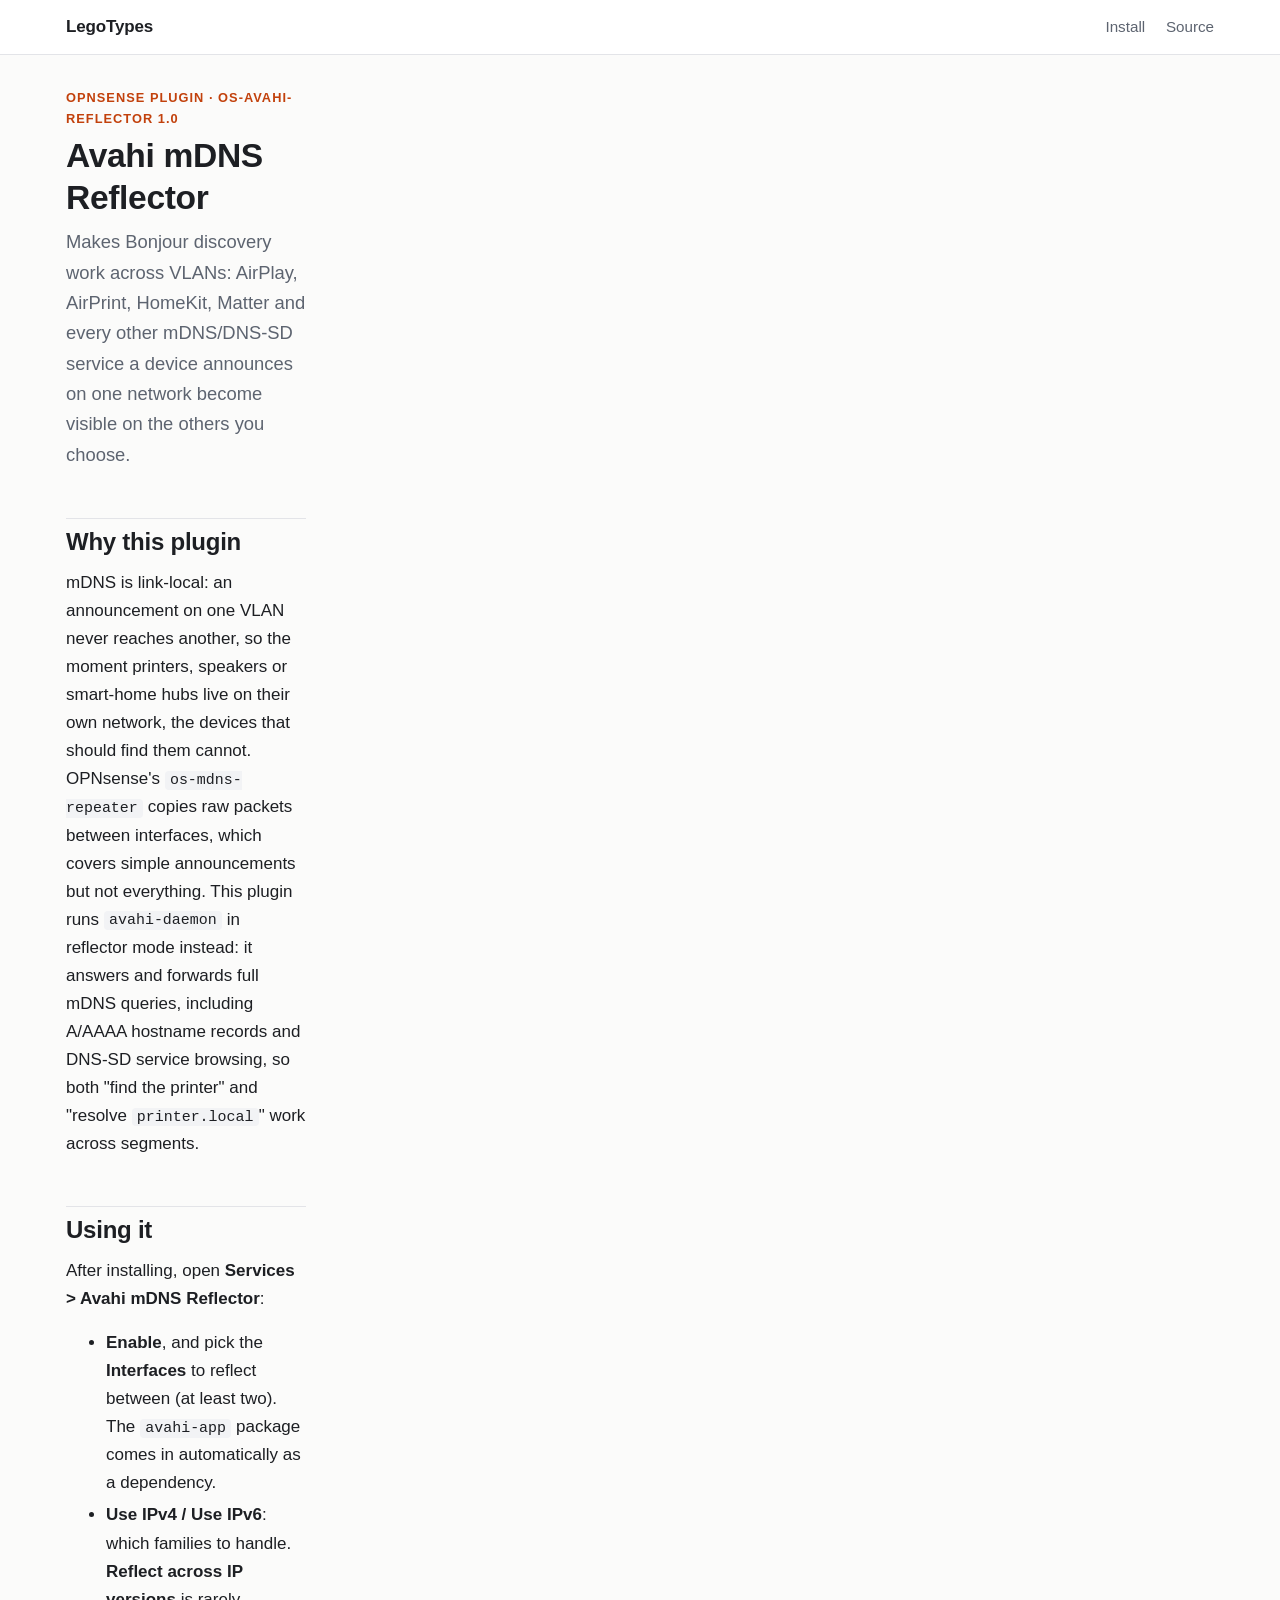
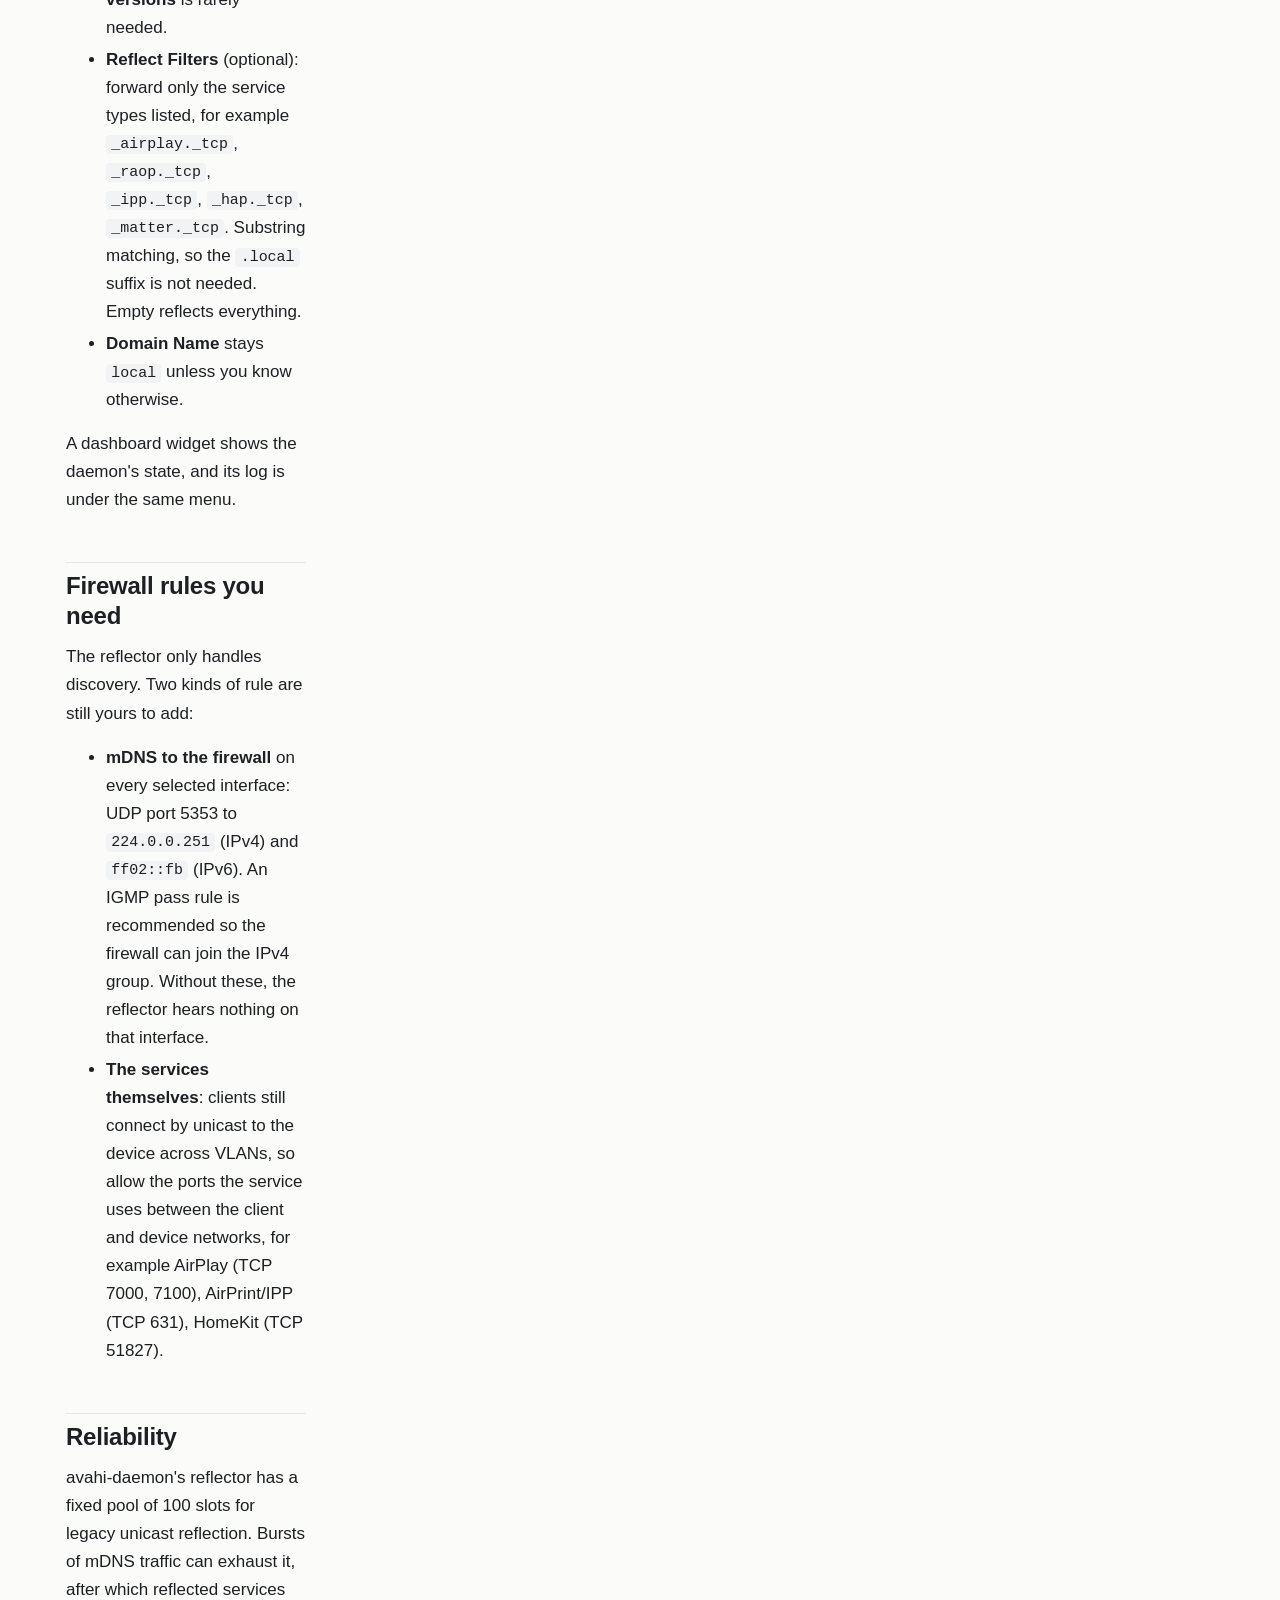
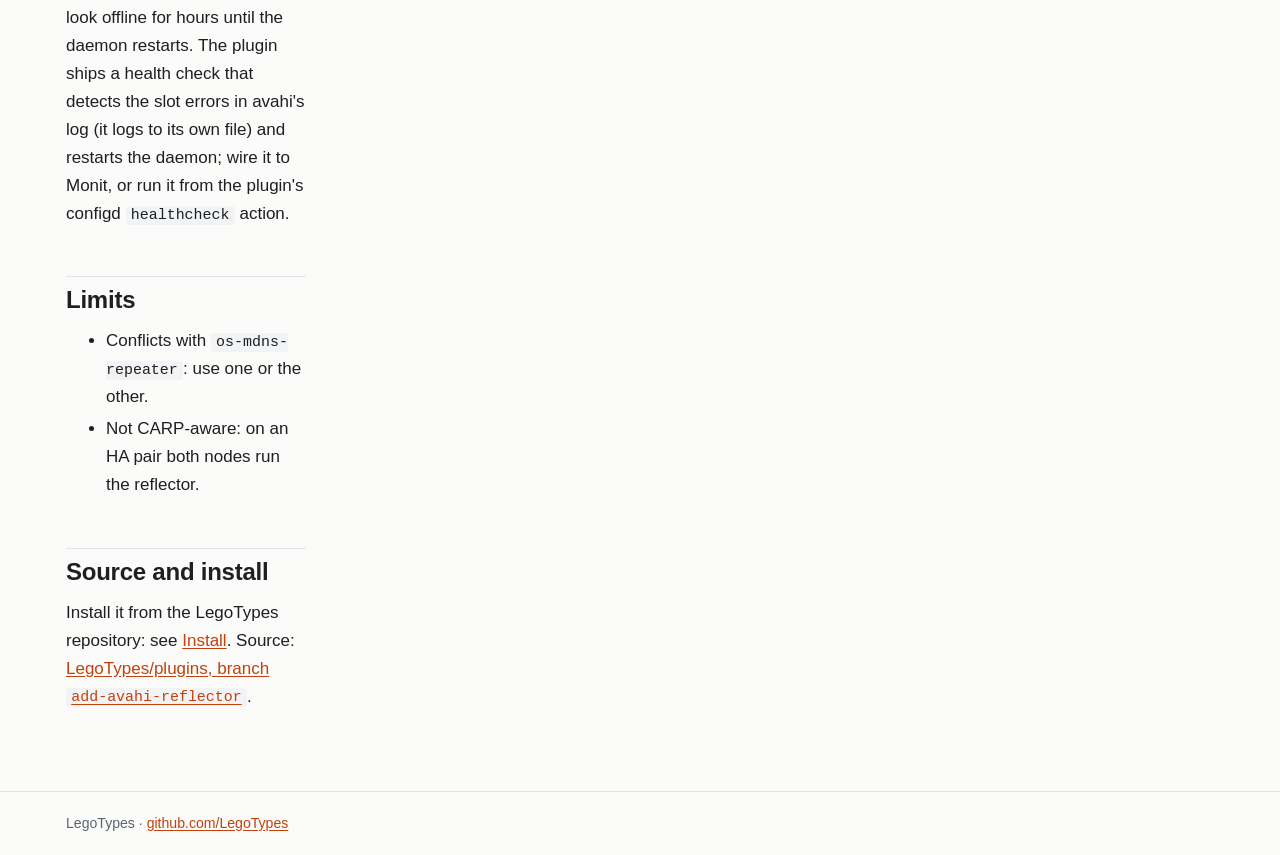
==== avahi-reflector/index.html @ ee32b368 "LegoTypes site: landing, install page, and pages for the three OPNsense plugins" ====
<!doctype html>
<html lang="en">
<head>
<meta charset="utf-8">
<meta name="viewport" content="width=device-width, initial-scale=1">
<title>Avahi mDNS Reflector for OPNsense</title>
<meta name="description" content="An OPNsense plugin that runs avahi-daemon as an mDNS/DNS-SD reflector, so Bonjour, AirPlay, AirPrint and HomeKit discovery work across VLANs.">
<link rel="stylesheet" href="../assets/site.css">
</head>
<body>
<header class="site-header">
  <div class="inner">
    <a class="brand" href="../">LegoTypes</a>
    <nav>
      <a href="../install/">Install</a>
      <a href="https://github.com/LegoTypes/plugins/tree/add-avahi-reflector/net/avahi-reflector">Source</a>
    </nav>
  </div>
</header>

<div class="page">
  <main class="content">
    <div class="eyebrow">OPNsense plugin · os-avahi-reflector 1.0</div>
    <h1>Avahi mDNS Reflector</h1>
    <p class="lede">Makes Bonjour discovery work across VLANs: AirPlay, AirPrint, HomeKit, Matter and every other mDNS/DNS-SD service a device announces on one network become visible on the others you choose.</p>

    <h2 id="why">Why this plugin</h2>
    <p>mDNS is link-local: an announcement on one VLAN never reaches another, so the moment printers, speakers or smart-home hubs live on their own network, the devices that should find them cannot. OPNsense's <code>os-mdns-repeater</code> copies raw packets between interfaces, which covers simple announcements but not everything. This plugin runs <code>avahi-daemon</code> in reflector mode instead: it answers and forwards full mDNS queries, including A/AAAA hostname records and DNS-SD service browsing, so both "find the printer" and "resolve <code>printer.local</code>" work across segments.</p>

    <h2 id="use">Using it</h2>
    <p>After installing, open <strong>Services &gt; Avahi mDNS Reflector</strong>:</p>
    <ul>
      <li><strong>Enable</strong>, and pick the <strong>Interfaces</strong> to reflect between (at least two). The <code>avahi-app</code> package comes in automatically as a dependency.</li>
      <li><strong>Use IPv4 / Use IPv6</strong>: which families to handle. <strong>Reflect across IP versions</strong> is rarely needed.</li>
      <li><strong>Reflect Filters</strong> (optional): forward only the service types listed, for example <code>_airplay._tcp</code>, <code>_raop._tcp</code>, <code>_ipp._tcp</code>, <code>_hap._tcp</code>, <code>_matter._tcp</code>. Substring matching, so the <code>.local</code> suffix is not needed. Empty reflects everything.</li>
      <li><strong>Domain Name</strong> stays <code>local</code> unless you know otherwise.</li>
    </ul>
    <p>A dashboard widget shows the daemon's state, and its log is under the same menu.</p>

    <h2 id="firewall">Firewall rules you need</h2>
    <p>The reflector only handles discovery. Two kinds of rule are still yours to add:</p>
    <ul>
      <li><strong>mDNS to the firewall</strong> on every selected interface: UDP port 5353 to <code>224.0.0.251</code> (IPv4) and <code>ff02::fb</code> (IPv6). An IGMP pass rule is recommended so the firewall can join the IPv4 group. Without these, the reflector hears nothing on that interface.</li>
      <li><strong>The services themselves</strong>: clients still connect by unicast to the device across VLANs, so allow the ports the service uses between the client and device networks, for example AirPlay (TCP 7000, 7100), AirPrint/IPP (TCP 631), HomeKit (TCP 51827).</li>
    </ul>

    <h2 id="reliability">Reliability</h2>
    <p>avahi-daemon's reflector has a fixed pool of 100 slots for legacy unicast reflection. Bursts of mDNS traffic can exhaust it, after which reflected services look offline for hours until the daemon restarts. The plugin ships a health check that detects the slot errors in avahi's log (it logs to its own file) and restarts the daemon; wire it to Monit, or run it from the plugin's configd <code>healthcheck</code> action.</p>

    <h2 id="limits">Limits</h2>
    <ul>
      <li>Conflicts with <code>os-mdns-repeater</code>: use one or the other.</li>
      <li>Not CARP-aware: on an HA pair both nodes run the reflector.</li>
    </ul>

    <h2 id="source">Source and install</h2>
    <p>Install it from the LegoTypes repository: see <a href="../install/">Install</a>. Source: <a href="https://github.com/LegoTypes/plugins/tree/add-avahi-reflector/net/avahi-reflector">LegoTypes/plugins, branch <code>add-avahi-reflector</code></a>.</p>
  </main>
</div>

<footer class="site-footer">
  <div class="inner">LegoTypes · <a href="https://github.com/LegoTypes">github.com/LegoTypes</a></div>
</footer>
</body>
</html>
---- assets/site.css ----
/* LegoTypes site: one stylesheet, light and dark */
:root {
  --bg: #fbfbfa;
  --surface: #ffffff;
  --text: #1d1f23;
  --muted: #5d6470;
  --border: #e3e4e8;
  --accent: #c2410c;
  --accent-soft: #fff1e8;
  --code-bg: #f2f3f5;
  --ok: #15803d;
  --warn: #b45309;
  --bad: #b91c1c;
  --max: 860px;
}
@media (prefers-color-scheme: dark) {
  :root:not([data-theme="light"]) {
    --bg: #111317;
    --surface: #181b20;
    --text: #e6e8eb;
    --muted: #9aa2ad;
    --border: #2a2f37;
    --accent: #f08a4b;
    --accent-soft: #2a1d15;
    --code-bg: #1f2329;
    --ok: #4ade80;
    --warn: #fbbf24;
    --bad: #f87171;
  }
}
:root[data-theme="dark"] {
  --bg: #111317;
  --surface: #181b20;
  --text: #e6e8eb;
  --muted: #9aa2ad;
  --border: #2a2f37;
  --accent: #f08a4b;
  --accent-soft: #2a1d15;
  --code-bg: #1f2329;
  --ok: #4ade80;
  --warn: #fbbf24;
  --bad: #f87171;
}

* { box-sizing: border-box; }
html { scroll-behavior: smooth; scroll-padding-top: 1rem; }
body {
  margin: 0;
  background: var(--bg);
  color: var(--text);
  font: 17px/1.65 -apple-system, BlinkMacSystemFont, "Segoe UI", Roboto, "Helvetica Neue", Arial, sans-serif;
  -webkit-text-size-adjust: 100%;
}
a { color: var(--accent); text-underline-offset: 2px; }
a:hover { text-decoration-thickness: 2px; }
h1, h2, h3 { line-height: 1.25; letter-spacing: -0.01em; }
h1 { font-size: 2.1rem; margin: 0 0 0.5rem; }
h2 { font-size: 1.5rem; margin: 3rem 0 0.75rem; padding-top: 0.5rem; border-top: 1px solid var(--border); }
h3 { font-size: 1.15rem; margin: 2rem 0 0.5rem; }
p, ul, ol { margin: 0 0 1rem; }
li { margin: 0.25rem 0; }
code, pre, kbd { font-family: ui-monospace, SFMono-Regular, Menlo, Consolas, monospace; font-size: 0.88em; }
code { background: var(--code-bg); padding: 0.1em 0.35em; border-radius: 4px; }
pre { background: var(--code-bg); padding: 0.9rem 1rem; border-radius: 8px; overflow-x: auto; line-height: 1.5; }
pre code { background: none; padding: 0; }
table { width: 100%; border-collapse: collapse; margin: 0 0 1.25rem; font-size: 0.93rem; }
th, td { text-align: left; vertical-align: top; padding: 0.5rem 0.6rem; border-bottom: 1px solid var(--border); }
th { font-weight: 600; background: var(--surface); }
.table-wrap { overflow-x: auto; margin: 0 0 1.25rem; }
.table-wrap table { margin: 0; min-width: 560px; }

/* layout */
.site-header { border-bottom: 1px solid var(--border); background: var(--surface); }
.site-header .inner { max-width: 1180px; margin: 0 auto; padding: 0.8rem 16px; display: flex; gap: 1rem; align-items: center; justify-content: space-between; }
.brand { font-weight: 700; color: var(--text); text-decoration: none; letter-spacing: -0.01em; }
.site-header nav a { color: var(--muted); text-decoration: none; margin-left: 1rem; font-size: 0.95rem; }
.site-header nav a:hover { color: var(--text); }
.page { max-width: 1180px; margin: 0 auto; padding: 2rem 16px 4rem; display: grid; grid-template-columns: minmax(0, 1fr); gap: 2.5rem; }
.content { max-width: var(--max); min-width: 0; }
.toc { display: none; }
@media (min-width: 1040px) {
  .page { grid-template-columns: 240px minmax(0, 1fr); }
  .toc { display: block; position: sticky; top: 1.5rem; align-self: start; max-height: calc(100vh - 3rem); overflow-y: auto; font-size: 0.9rem; }
}
.toc h4 { margin: 0 0 0.5rem; font-size: 0.8rem; text-transform: uppercase; letter-spacing: 0.06em; color: var(--muted); }
.toc ol { list-style: none; padding: 0; margin: 0; }
.toc li { margin: 0; }
.toc a { display: block; padding: 0.3rem 0.6rem; color: var(--muted); text-decoration: none; border-left: 2px solid var(--border); }
.toc a:hover { color: var(--text); border-left-color: var(--accent); }
.site-footer { border-top: 1px solid var(--border); color: var(--muted); font-size: 0.88rem; }
.site-footer .inner { max-width: 1180px; margin: 0 auto; padding: 1.25rem 16px; }

/* components */
.lede { font-size: 1.15rem; color: var(--muted); margin-bottom: 1.5rem; }
.eyebrow { font-size: 0.8rem; text-transform: uppercase; letter-spacing: 0.08em; color: var(--accent); font-weight: 600; margin-bottom: 0.4rem; }
.stats { display: grid; grid-template-columns: repeat(auto-fit, minmax(170px, 1fr)); gap: 0.75rem; margin: 1.5rem 0 2rem; }
.stat { background: var(--surface); border: 1px solid var(--border); border-radius: 10px; padding: 0.9rem 1rem; }
.stat .big { font-size: 1.6rem; font-weight: 700; color: var(--accent); line-height: 1.1; }
.stat .what { font-size: 0.9rem; color: var(--muted); margin-top: 0.3rem; }
.callout { background: var(--accent-soft); border-left: 3px solid var(--accent); padding: 0.8rem 1rem; border-radius: 0 8px 8px 0; margin: 0 0 1.25rem; }
.callout p:last-child { margin-bottom: 0; }
.cards { display: grid; grid-template-columns: repeat(auto-fit, minmax(230px, 1fr)); gap: 0.75rem; margin: 0 0 1.5rem; }
.card { background: var(--surface); border: 1px solid var(--border); border-radius: 10px; padding: 0.9rem 1rem; }
.card h3 { margin: 0 0 0.35rem; font-size: 1rem; }
.card p { margin: 0; font-size: 0.93rem; color: var(--muted); }
.steps { counter-reset: step; list-style: none; padding: 0; }
.steps li { counter-increment: step; position: relative; padding-left: 2.2rem; margin: 0.45rem 0; }
.steps li::before { content: counter(step); position: absolute; left: 0; top: 0.1rem; width: 1.5rem; height: 1.5rem; border-radius: 50%; background: var(--code-bg); color: var(--muted); font-size: 0.8rem; font-weight: 600; display: flex; align-items: center; justify-content: center; }
.trap { color: var(--bad); font-weight: 600; }
.yes { color: var(--ok); font-weight: 600; }
.tag { display: inline-block; font-size: 0.75rem; font-weight: 600; padding: 0.05rem 0.45rem; border-radius: 999px; border: 1px solid var(--border); color: var(--muted); white-space: nowrap; }
.tag.block { color: var(--bad); border-color: var(--bad); }
.compare td:nth-child(2) { color: var(--muted); }
.compare td:nth-child(3) { font-weight: 600; }
.projects { list-style: none; padding: 0; }
.projects li { background: var(--surface); border: 1px solid var(--border); border-radius: 10px; padding: 1rem 1.1rem; margin: 0 0 0.75rem; }
.projects a { font-weight: 600; font-size: 1.05rem; }
.projects p { margin: 0.3rem 0 0; color: var(--muted); }
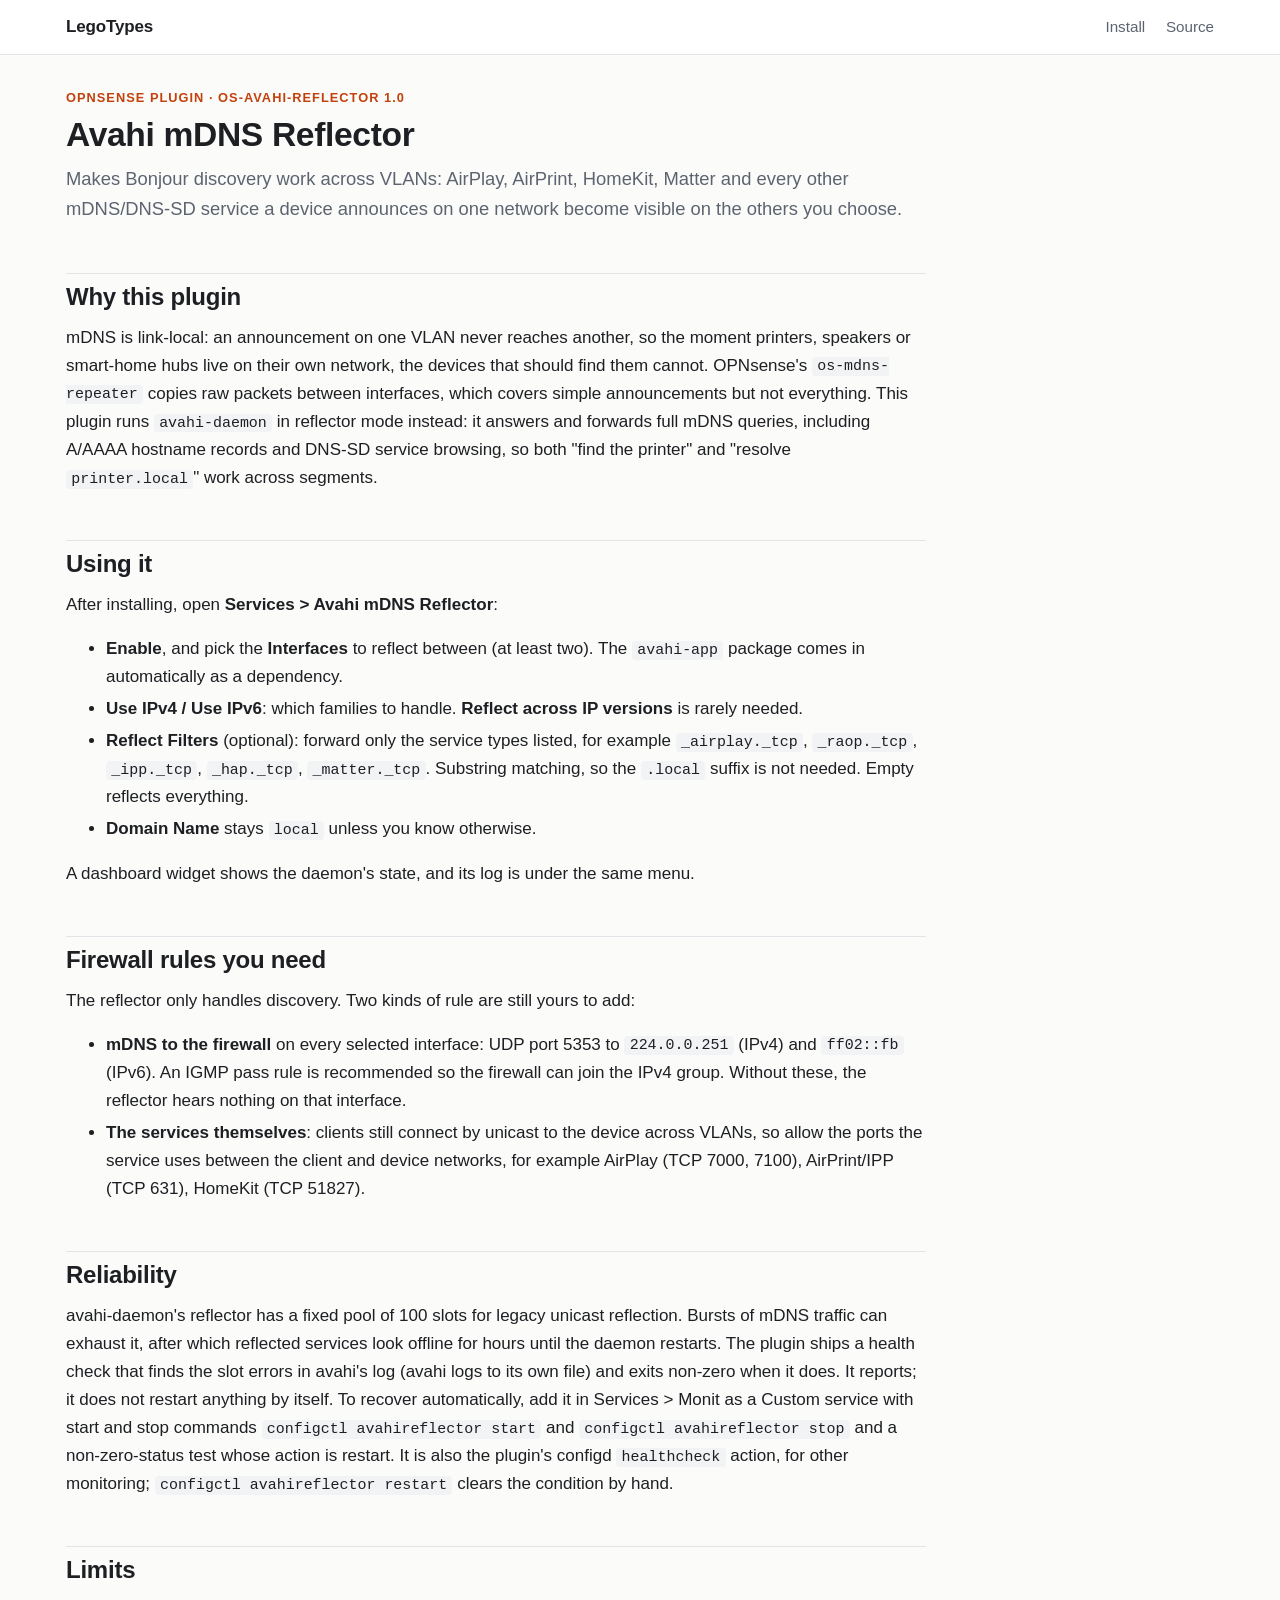
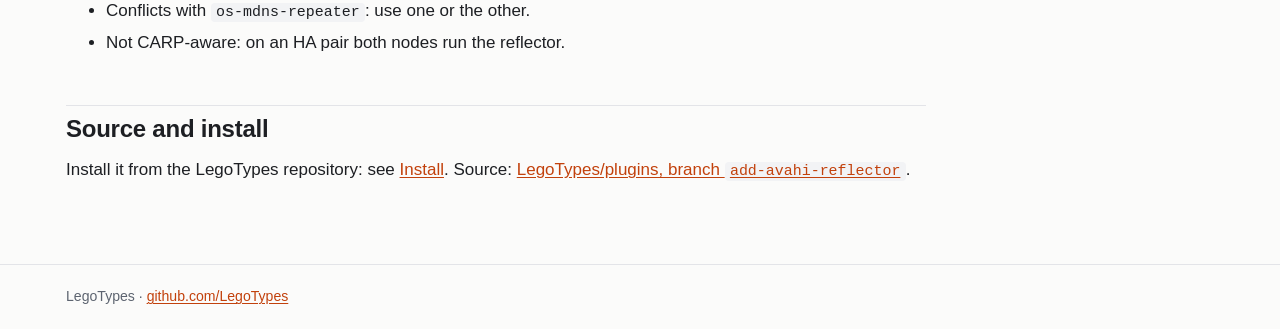
==== commit d72014b6: "Avahi page: the health check reports slot exhaustion; restarting needs a Monit restart action" ====
--- a/avahi-reflector/index.html
+++ b/avahi-reflector/index.html
@@ -45,7 +45,7 @@
     </ul>
 
     <h2 id="reliability">Reliability</h2>
-    <p>avahi-daemon's reflector has a fixed pool of 100 slots for legacy unicast reflection. Bursts of mDNS traffic can exhaust it, after which reflected services look offline for hours until the daemon restarts. The plugin ships a health check that detects the slot errors in avahi's log (it logs to its own file) and restarts the daemon; wire it to Monit, or run it from the plugin's configd <code>healthcheck</code> action.</p>
+    <p>avahi-daemon's reflector has a fixed pool of 100 slots for legacy unicast reflection. Bursts of mDNS traffic can exhaust it, after which reflected services look offline for hours until the daemon restarts. The plugin ships a health check that finds the slot errors in avahi's log (avahi logs to its own file) and exits non-zero when it does. It reports; it does not restart anything by itself. To recover automatically, add it in Services &gt; Monit as a Custom service with start and stop commands <code>configctl avahireflector start</code> and <code>configctl avahireflector stop</code> and a non-zero-status test whose action is restart. It is also the plugin's configd <code>healthcheck</code> action, for other monitoring; <code>configctl avahireflector restart</code> clears the condition by hand.</p>
 
     <h2 id="limits">Limits</h2>
     <ul>
--- a/assets/site.css
+++ b/assets/site.css
@@ -79,7 +79,8 @@
 .content { max-width: var(--max); min-width: 0; }
 .toc { display: none; }
 @media (min-width: 1040px) {
-  .page { grid-template-columns: 240px minmax(0, 1fr); }
+  /* the two-column layout is only for pages with a contents sidebar */
+  .page.with-toc { grid-template-columns: 240px minmax(0, 1fr); }
   .toc { display: block; position: sticky; top: 1.5rem; align-self: start; max-height: calc(100vh - 3rem); overflow-y: auto; font-size: 0.9rem; }
 }
 .toc h4 { margin: 0 0 0.5rem; font-size: 0.8rem; text-transform: uppercase; letter-spacing: 0.06em; color: var(--muted); }
@@ -112,7 +113,22 @@
 .tag.block { color: var(--bad); border-color: var(--bad); }
 .compare td:nth-child(2) { color: var(--muted); }
 .compare td:nth-child(3) { font-weight: 600; }
-.projects { list-style: none; padding: 0; }
-.projects li { background: var(--surface); border: 1px solid var(--border); border-radius: 10px; padding: 1rem 1.1rem; margin: 0 0 0.75rem; }
-.projects a { font-weight: 600; font-size: 1.05rem; }
-.projects p { margin: 0.3rem 0 0; color: var(--muted); }
+/* landing */
+.content.wide { max-width: none; }
+.hero { padding: 1rem 0 0.5rem; }
+.hero h1 { font-size: 2.6rem; }
+.hero .lede { max-width: 46rem; }
+.projects { list-style: none; padding: 0; margin: 1rem 0 2rem; display: grid; grid-template-columns: repeat(auto-fit, minmax(280px, 1fr)); gap: 1rem; }
+.projects li { background: var(--surface); border: 1px solid var(--border); border-radius: 12px; padding: 1.2rem 1.3rem; margin: 0; display: flex; flex-direction: column; }
+.projects li:hover { border-color: var(--accent); }
+.projects h3 { margin: 0 0 0.2rem; font-size: 1.15rem; }
+.projects h3 a { text-decoration: none; color: var(--text); }
+.projects h3 a:hover { color: var(--accent); }
+.projects .pkg { font-family: ui-monospace, SFMono-Regular, Menlo, Consolas, monospace; font-size: 0.8rem; color: var(--muted); margin-bottom: 0.6rem; }
+.projects p { margin: 0 0 1rem; color: var(--muted); flex: 1; }
+.projects .links { display: flex; gap: 1rem; font-size: 0.92rem; flex-wrap: wrap; }
+.projects .links a { font-weight: 600; }
+.get-started { background: var(--surface); border: 1px solid var(--border); border-left: 3px solid var(--accent); border-radius: 12px; padding: 1.2rem 1.3rem; }
+.get-started h2 { margin: 0 0 0.4rem; padding: 0; border: 0; font-size: 1.2rem; }
+.get-started pre { margin: 0.6rem 0; }
+.get-started p { margin: 0.3rem 0; color: var(--muted); }
